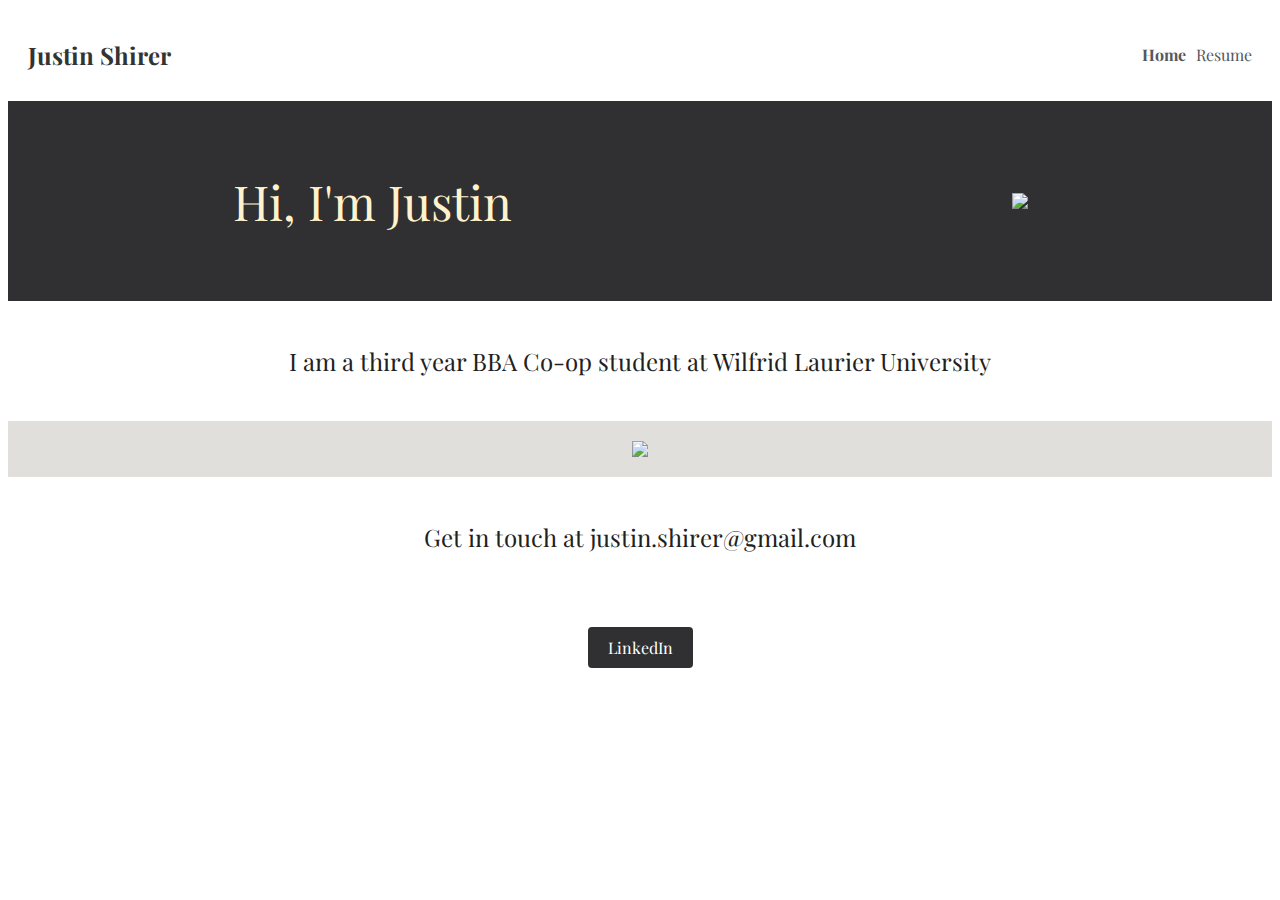
==== index.html @ ed5cc403 "Add files via upload" ====
<html>
<head>
  <title>Justin Shirer</title>
  <link rel="stylesheet" href="https://fonts.googleapis.com/css2?family=Playfair+Display&display=swap">
  <link rel="stylesheet" type="text/css" href="styles.css">
</head>
<body>
  <header>
    <div class="logo">Justin Shirer</div>
    <nav>
      <ul class="nav-links">
        <li><a href="index.html">Home</a></li>
        <li><a href="resume.html">Resume</a></li>
      </ul>
    </nav>
  </header>

  <section class="section-1">
    <img src="images/portrait1.jpg">
    <div>
      <p>Hi, I'm Justin</p>
    </div>
  </section>

  <section class="section-2">
    <div>
      <p>
        I am a third year BBA Co-op student at Wilfrid Laurier University
      </p>
    </div>
  </section>

  <section class="section-3">
    <div class="large-image">
      <img src="images/new-venture.jpg">
    </div>
  </section>

  <section class="section-2">
    <div>
      <p>
        Get in touch at justin.shirer@gmail.com
      </p>
    </div>
  </section>

  <section class="section-2">
    <div>
      <a href="https://www.linkedin.com/in/justin-shirer-158261200/" class="button">
        LinkedIn
      </a>
    </div>
  </section>

  <script src="script.js"></script>
</body>
</html>
---- styles.css ----
header {
    background-color: #FFFFFF;
    padding: 20px;
    display: flex;
    justify-content: space-between;
    align-items: center;
    font-family: 'Playfair Display', serif;
    color:#333333;
  }
  
  .logo {
    font-size: 24px;
    font-weight: bold;
  }
  
  .nav-links {
    list-style-type: none;
    display: flex;
  }
  
  .nav-links li {
    margin-left: 10px;
  }
  
  .nav-links a {
    text-decoration: none;
    color: #56585D;
  }
  
  .nav-links a.active {
    font-weight: bold;
  }

body {
  font-family: 'Playfair Display', serif;
.section-1 {
  background-color: #303033;
  position: relative;
  overflow: hidden;
  display: flex;
  flex-direction: column;
  align-items: center;
  padding: 20px;
}

.section-1 img {
  max-width: 60%;
  margin-bottom: 20px;
  margin-left: 500px;
}

.section-1 div {
  max-width: 100%;
  font-size: 48px;
  color: #fff2cc;
}

.section-2 {
  background-color: #ffffff;
  padding: 20px;
  align-items: center;
  justify-content: center;
}

.section-2 div {
  max-width: 100%;
  font-size: 24px;
  color: #212121;
  text-align: center;
}

.section-2 .button{
  display: inline-block;
  padding: 10px 20px;
  background-color: #303033;
  color: #fff;
  text-decoration: none;
  font-size: 16px;
  border: none;
  border-radius: 4px;
  cursor: pointer;
  margin-top: 10px;
}

.section-3 .large-image {
  max-width: 60%;
  display: flex;
  justify-content: center;
}

.section-3 {
  background-color: #e1dfdb;
  padding: 20px;
  display: flex;
  justify-content: center;
  align-items: center;
}

.section-3 .large-image img {
  display: block;
  max-width: 100%;
  height: auto;
}

.resume-header {
  display: flex;
  flex-direction: column;
  align-items: center;
  text-align: center;
  background-color: #303033;
}

.image-container {
  max-width: 500px;
  display: flex;
  align-items: center;
  justify-content: center;
}

.image-container img {
  margin-top: 30px;
  max-width: 100%;
  max-height: 100%;
}

.text-container {
  margin-top: 10px;
  color: #bbb7af;
  font-size: 48px;
}

.two-columns {
  display: flex;
  justify-content: space-around;
  margin: 20px;
}

.column {
  flex-basis: 45%;
}

@media screen and (min-width: 768px) {
  .section-1 {
    flex-direction: row-reverse;
    justify-content: center;
    align-items: center;
  }

  .section-1 img {
    max-width: 30%;
    margin-bottom: 0;
    margin-right: 20px;
  }

  .section-1 div {
    max-width: 45%;
  }
}
}
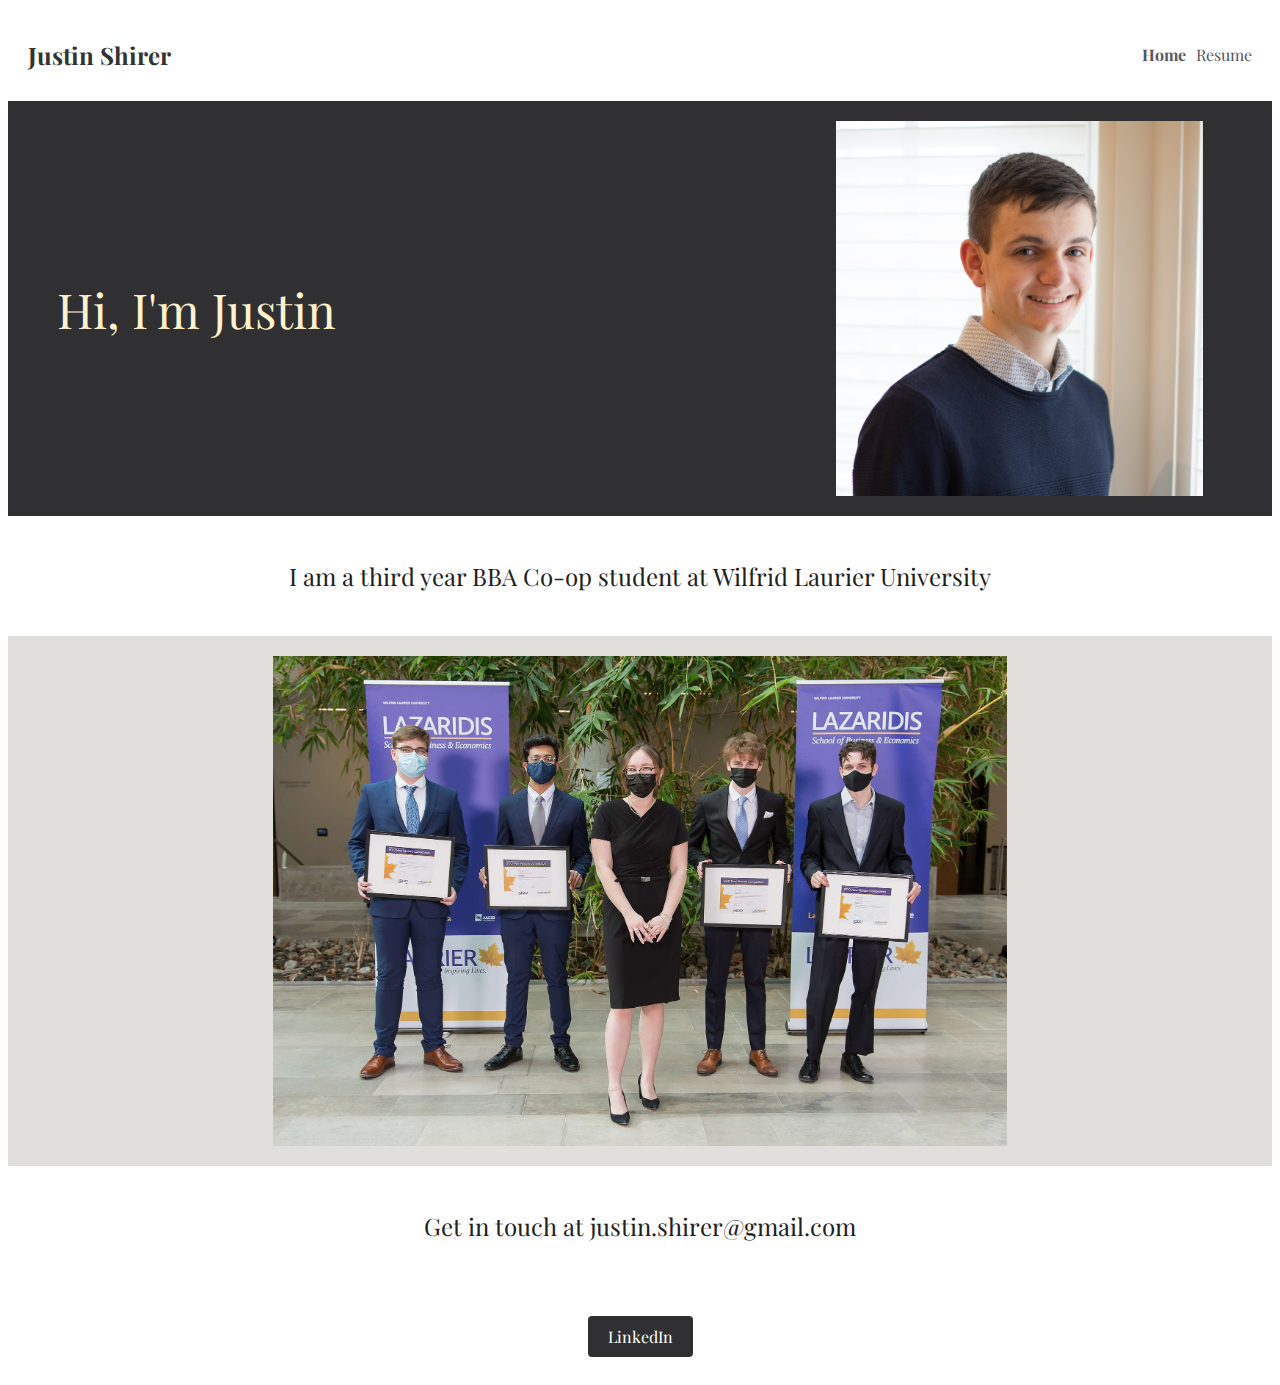
==== commit 0b2d34da: "Add files via upload" ====
--- a/index.html
+++ b/index.html
@@ -16,7 +16,7 @@
   </header>
 
   <section class="section-1">
-    <img src="images/portrait1.jpg">
+    <img src="portrait1.jpg">
     <div>
       <p>Hi, I'm Justin</p>
     </div>
@@ -32,7 +32,7 @@
 
   <section class="section-3">
     <div class="large-image">
-      <img src="images/new-venture.jpg">
+      <img src="new-venture.jpg">
     </div>
   </section>
 
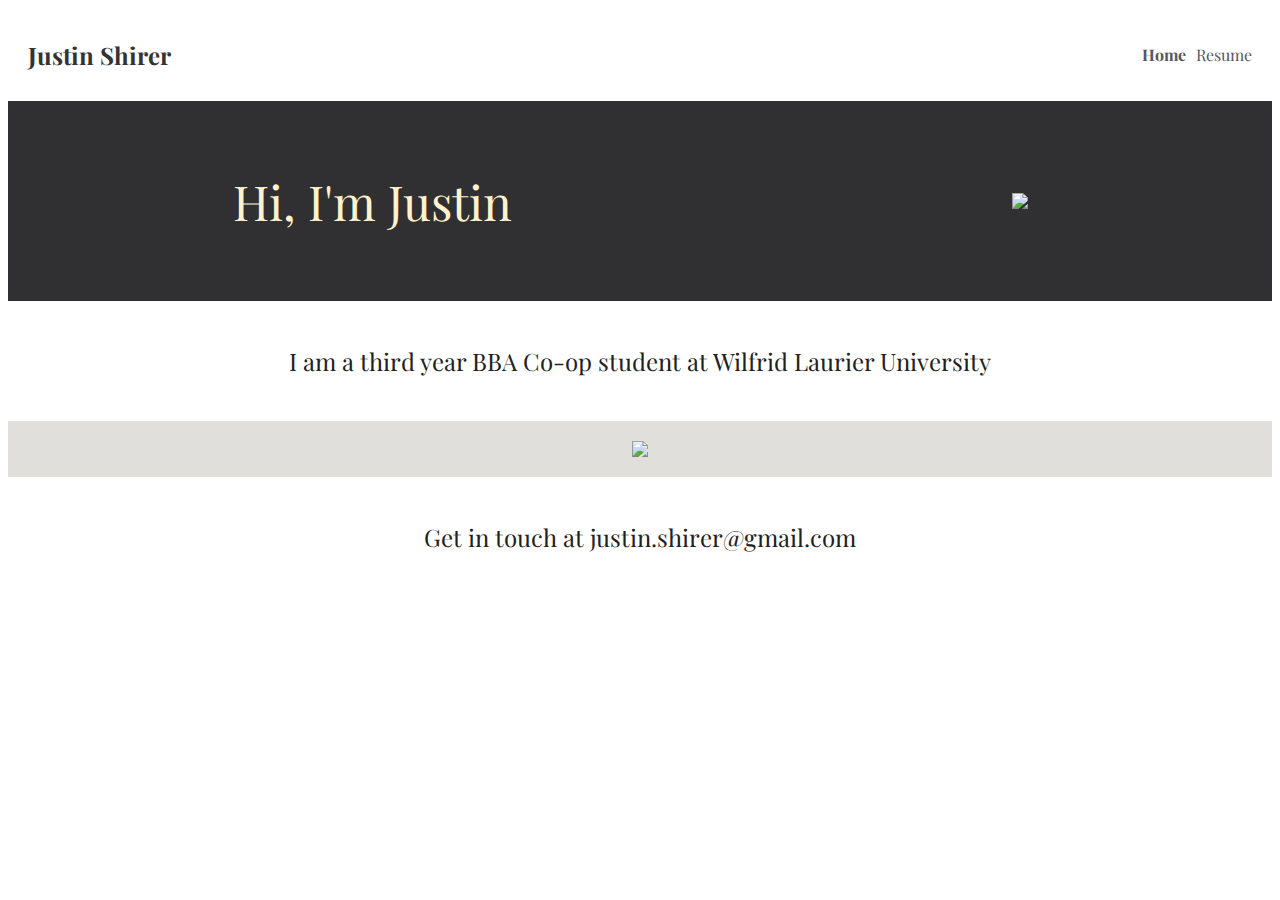
==== commit f49c7d3f: "Add files via upload" ====
--- a/index.html
+++ b/index.html
@@ -16,7 +16,7 @@
   </header>
 
   <section class="section-1">
-    <img src="portrait1.jpg">
+    <img src="images/portrait1.jpg">
     <div>
       <p>Hi, I'm Justin</p>
     </div>
@@ -32,7 +32,7 @@
 
   <section class="section-3">
     <div class="large-image">
-      <img src="new-venture.jpg">
+      <img src="images/new-venture.jpg">
     </div>
   </section>
 
@@ -44,14 +44,6 @@
     </div>
   </section>
 
-  <section class="section-2">
-    <div>
-      <a href="https://www.linkedin.com/in/justin-shirer-158261200/" class="button">
-        LinkedIn
-      </a>
-    </div>
-  </section>
-
   <script src="script.js"></script>
 </body>
 </html>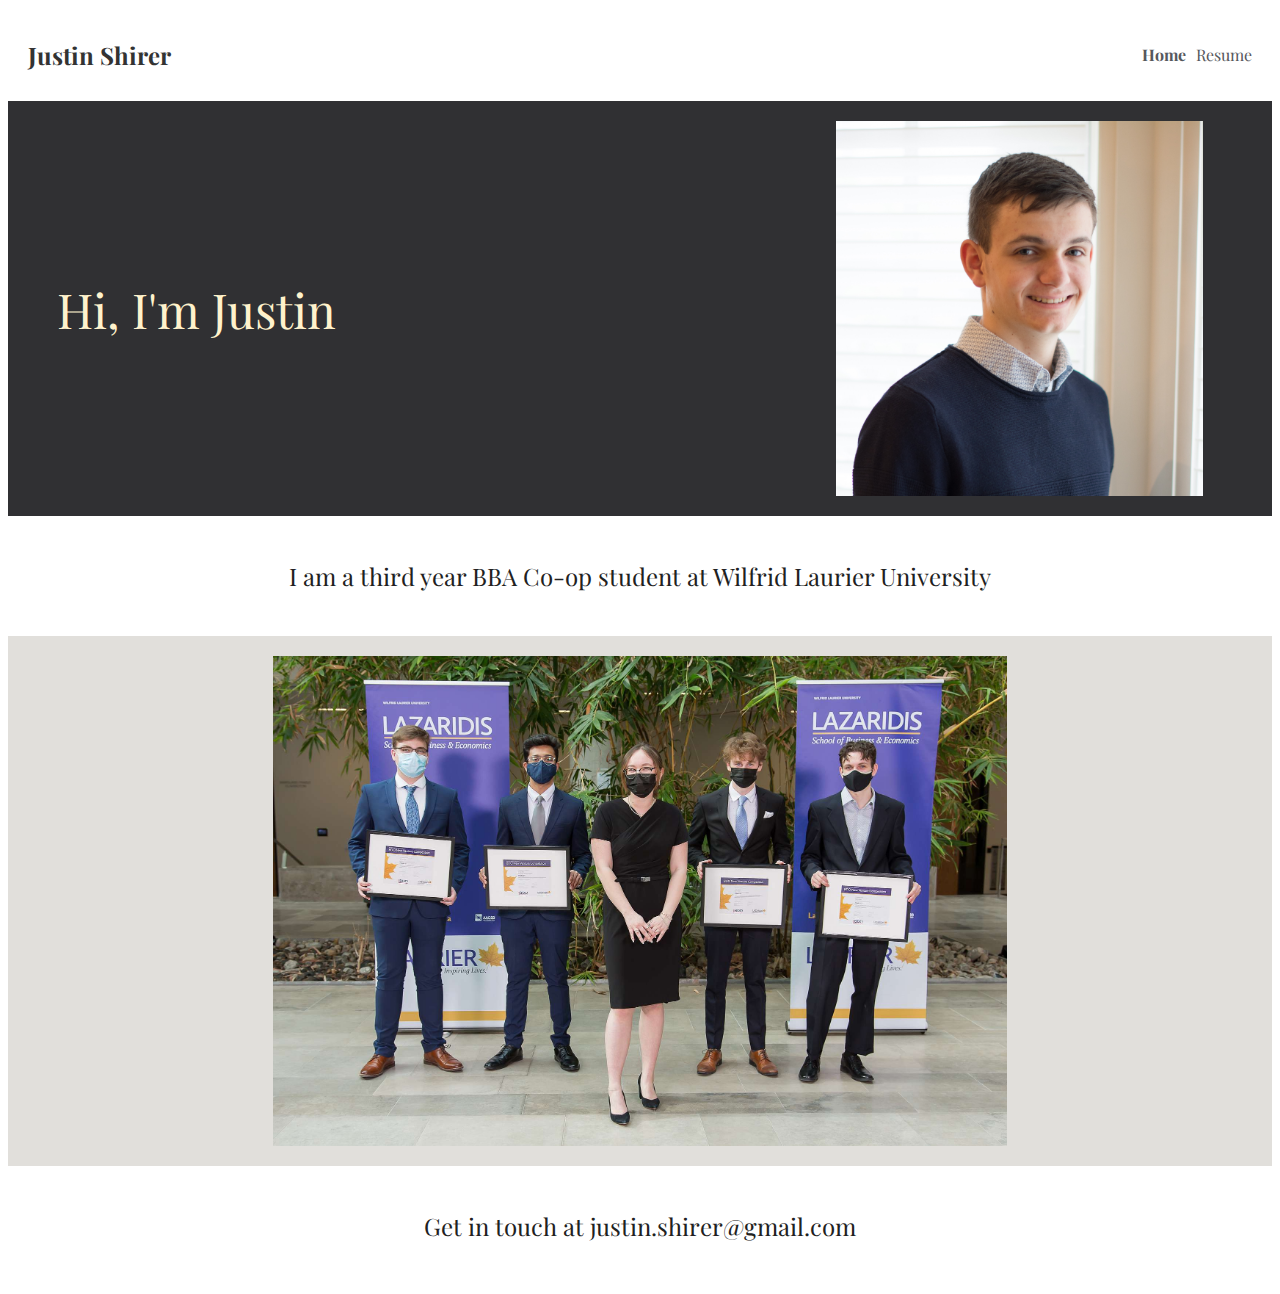
==== commit f14d5b21: "Update index.html" ====
--- a/index.html
+++ b/index.html
@@ -16,7 +16,7 @@
   </header>
 
   <section class="section-1">
-    <img src="images/portrait1.jpg">
+    <img src="portrait1.jpg">
     <div>
       <p>Hi, I'm Justin</p>
     </div>
@@ -32,7 +32,7 @@
 
   <section class="section-3">
     <div class="large-image">
-      <img src="images/new-venture.jpg">
+      <img src="new-venture.jpg">
     </div>
   </section>
 
@@ -46,4 +46,4 @@
 
   <script src="script.js"></script>
 </body>
-</html>+</html>
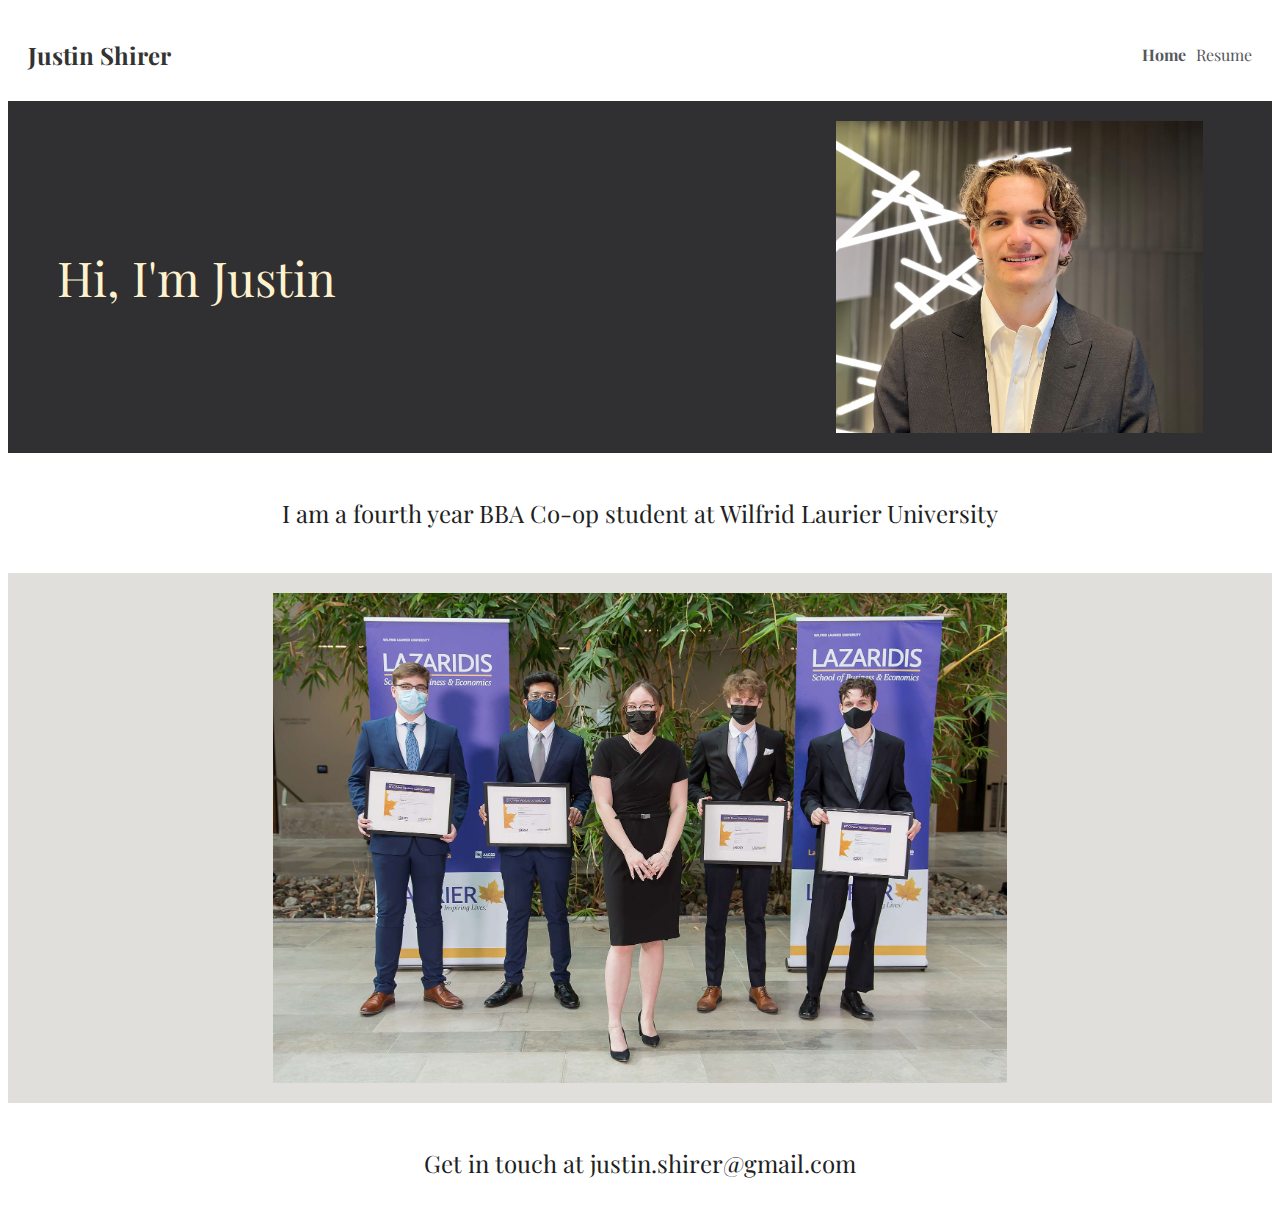
==== commit cc8f83d1: "Update index.html" ====
--- a/index.html
+++ b/index.html
@@ -25,7 +25,7 @@
   <section class="section-2">
     <div>
       <p>
-        I am a third year BBA Co-op student at Wilfrid Laurier University
+        I am a fourth year BBA Co-op student at Wilfrid Laurier University
       </p>
     </div>
   </section>
